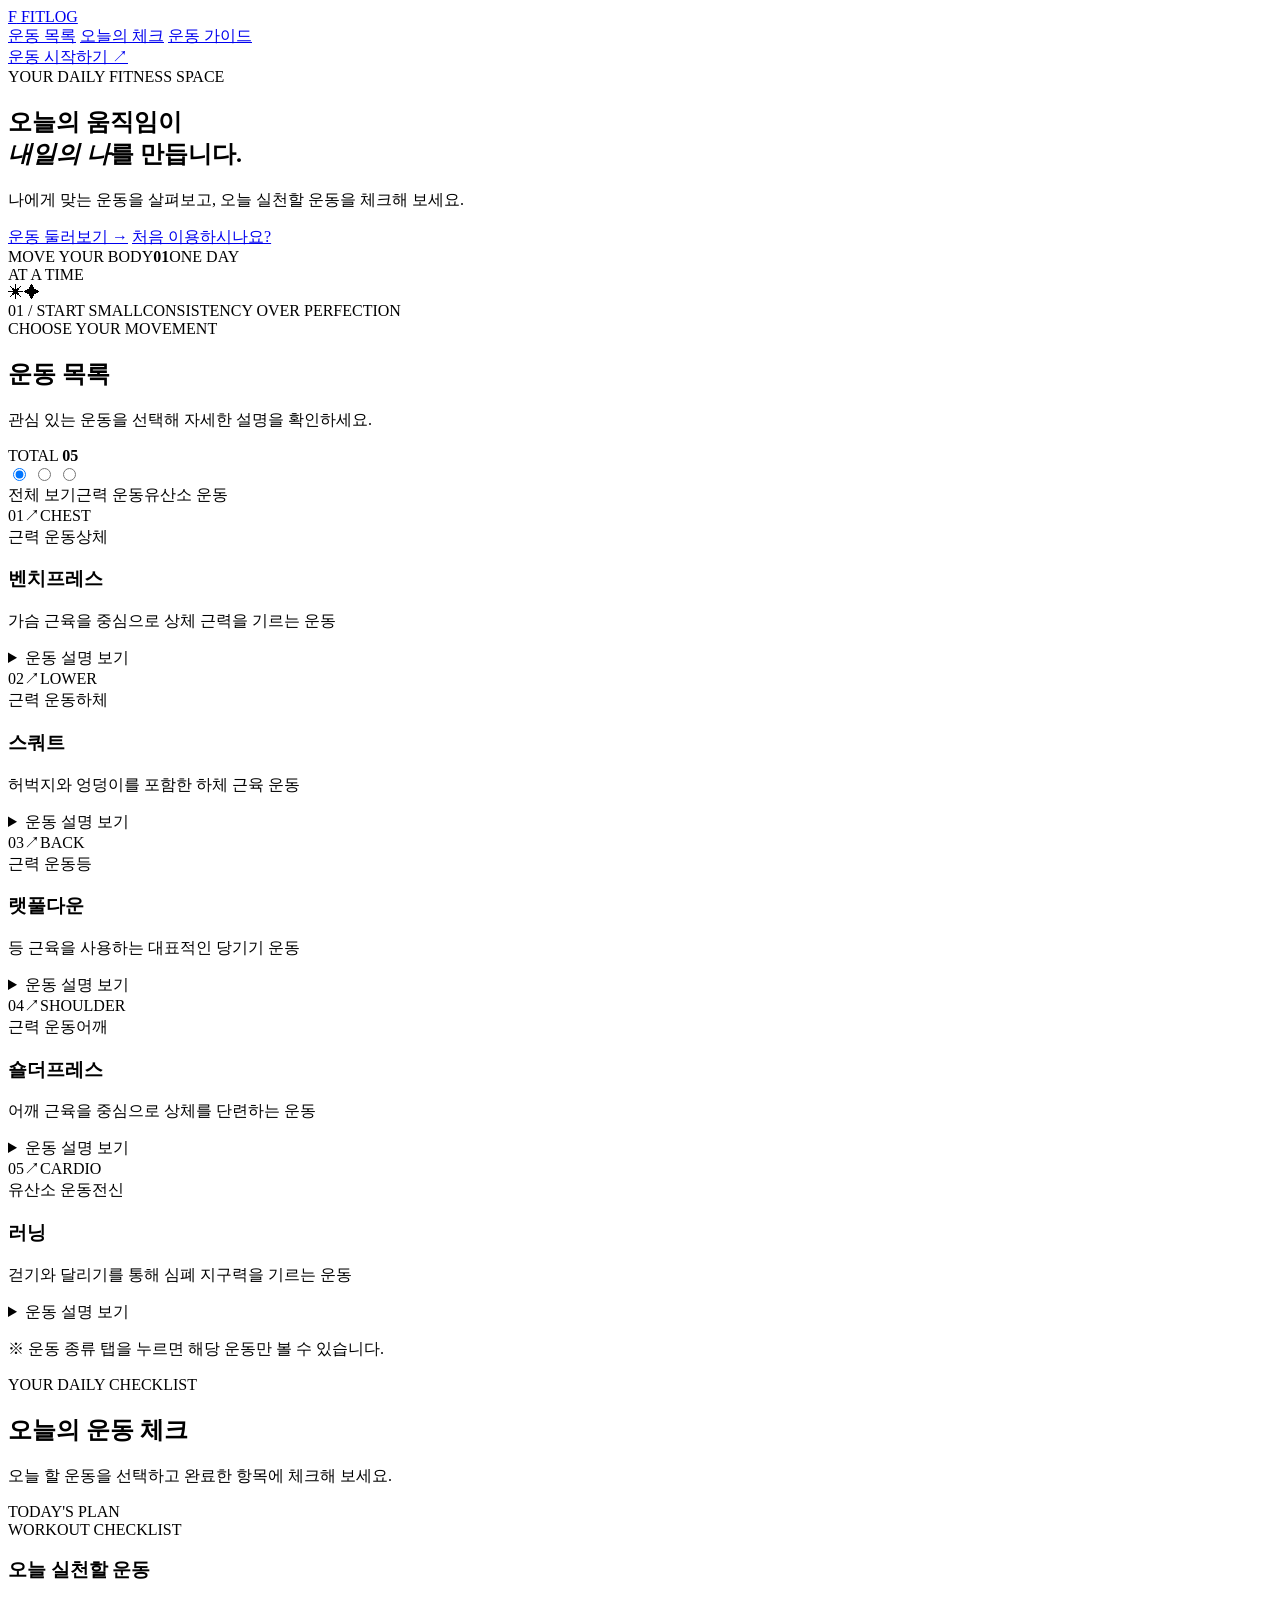
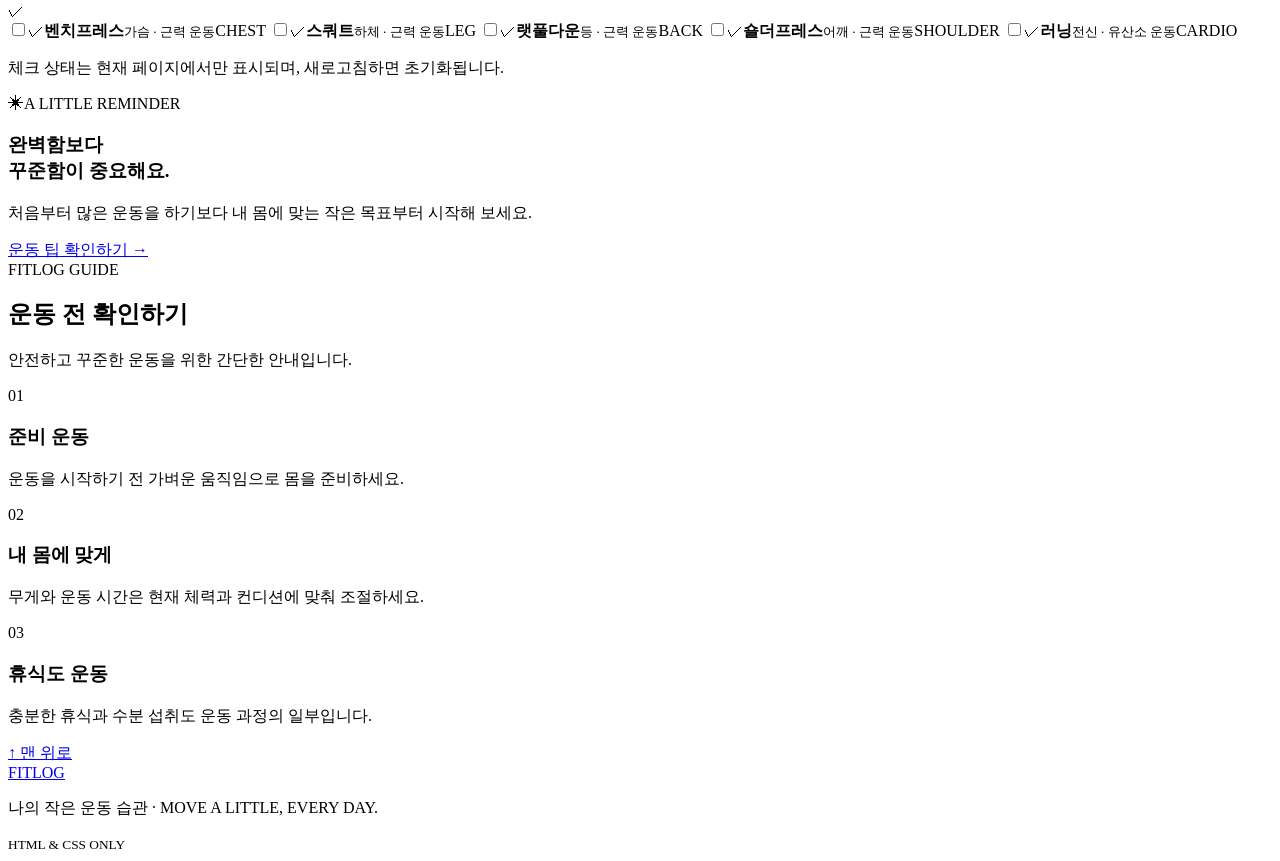
==== index.html @ cb71d298 "Add files via upload" ====
<!DOCTYPE html>
<html lang="ko">
<head>
  <meta charset="UTF-8">
  <meta name="viewport" content="width=device-width, initial-scale=1.0">
  <meta name="description" content="HTML과 CSS만으로 만든 FITLOG 운동 관리 페이지">
  <title>FITLOG | 나의 운동 노트</title>
  <link rel="stylesheet" href="css/style.css">
</head>
<body>
  <header class="site-header" id="top">
    <div class="header-inner">
      <a class="brand" href="#top" aria-label="FITLOG 홈">
        <span class="brand-mark">F</span>
        <span>FITLOG</span>
      </a>
      <nav class="main-nav" aria-label="주요 메뉴">
        <a href="#workouts">운동 목록</a>
        <a href="#routine">오늘의 체크</a>
        <a href="#guide">운동 가이드</a>
      </nav>
      <a class="header-cta" href="#routine">운동 시작하기 <span>↗</span></a>
    </div>
  </header>

  <main class="container">
    <section class="hero">
      <div class="hero-copy">
        <span class="eyebrow"><span class="live-dot"></span> YOUR DAILY FITNESS SPACE</span>
        <h1>오늘의 움직임이<br><em>내일의 나</em>를 만듭니다.</h1>
        <p>나에게 맞는 운동을 살펴보고, 오늘 실천할 운동을 체크해 보세요.</p>
        <div class="hero-actions">
          <a class="button button-primary" href="#workouts">운동 둘러보기 <span>→</span></a>
          <a class="text-link" href="#guide">처음 이용하시나요?</a>
        </div>
      </div>
      <div class="hero-art" aria-hidden="true">
        <div class="art-ring ring-one"></div><div class="art-ring ring-two"></div>
        <div class="art-card"><span class="art-label">MOVE YOUR BODY</span><strong>01</strong><span class="art-caption">ONE DAY<br>AT A TIME</span></div>
        <span class="art-star star-one">✳</span><span class="art-star star-two">✦</span>
      </div>
      <div class="hero-bottom"><span>01 / START SMALL</span><span>CONSISTENCY OVER PERFECTION</span></div>
    </section>

    <section class="section" id="workouts">
      <div class="section-top">
        <div><span class="section-kicker">CHOOSE YOUR MOVEMENT</span><h2>운동 목록</h2><p>관심 있는 운동을 선택해 자세한 설명을 확인하세요.</p></div>
        <span class="count-badge">TOTAL <b>05</b></span>
      </div>

      <div class="filter-area">
        <input type="radio" name="category" id="all" checked>
        <input type="radio" name="category" id="strength">
        <input type="radio" name="category" id="cardio">
        <div class="filter-tabs" role="group" aria-label="운동 종류 필터">
          <label for="all">전체 보기</label><label for="strength">근력 운동</label><label for="cardio">유산소 운동</label>
        </div>
        <div class="exercise-grid">
          <article class="exercise-card strength-card">
            <div class="card-visual visual-chest"><span class="visual-number">01</span><span class="visual-symbol">↗</span><span class="visual-word">CHEST</span></div>
            <div class="card-content"><div class="card-meta"><span>근력 운동</span><span>상체</span></div><h3>벤치프레스</h3><p>가슴 근육을 중심으로 상체 근력을 기르는 운동</p><details><summary>운동 설명 보기</summary><p>벤치에 등을 대고 누워 바벨을 가슴 방향으로 내렸다가 밀어 올리는 운동입니다. 본인에게 맞는 무게와 자세를 우선하세요.</p></details></div>
          </article>
          <article class="exercise-card strength-card">
            <div class="card-visual visual-leg"><span class="visual-number">02</span><span class="visual-symbol">↗</span><span class="visual-word">LOWER</span></div>
            <div class="card-content"><div class="card-meta"><span>근력 운동</span><span>하체</span></div><h3>스쿼트</h3><p>허벅지와 엉덩이를 포함한 하체 근육 운동</p><details><summary>운동 설명 보기</summary><p>발을 어깨너비 정도로 벌리고 엉덩이를 뒤로 보내며 앉았다 일어납니다. 허리와 무릎의 편안한 정렬을 유지하세요.</p></details></div>
          </article>
          <article class="exercise-card strength-card">
            <div class="card-visual visual-back"><span class="visual-number">03</span><span class="visual-symbol">↗</span><span class="visual-word">BACK</span></div>
            <div class="card-content"><div class="card-meta"><span>근력 운동</span><span>등</span></div><h3>랫풀다운</h3><p>등 근육을 사용하는 대표적인 당기기 운동</p><details><summary>운동 설명 보기</summary><p>바를 어깨보다 넓게 잡고 가슴 윗부분 방향으로 당깁니다. 반동을 줄이고 천천히 움직여 보세요.</p></details></div>
          </article>
          <article class="exercise-card strength-card">
            <div class="card-visual visual-shoulder"><span class="visual-number">04</span><span class="visual-symbol">↗</span><span class="visual-word">SHOULDER</span></div>
            <div class="card-content"><div class="card-meta"><span>근력 운동</span><span>어깨</span></div><h3>숄더프레스</h3><p>어깨 근육을 중심으로 상체를 단련하는 운동</p><details><summary>운동 설명 보기</summary><p>덤벨이나 머신을 이용해 어깨 높이에서 위쪽으로 밀어 올립니다. 무리한 중량보다 안정적인 동작이 중요합니다.</p></details></div>
          </article>
          <article class="exercise-card cardio-card">
            <div class="card-visual visual-run"><span class="visual-number">05</span><span class="visual-symbol">↗</span><span class="visual-word">CARDIO</span></div>
            <div class="card-content"><div class="card-meta"><span>유산소 운동</span><span>전신</span></div><h3>러닝</h3><p>걷기와 달리기를 통해 심폐 지구력을 기르는 운동</p><details><summary>운동 설명 보기</summary><p>가벼운 속도로 시작해 몸 상태에 맞게 속도와 시간을 조절합니다. 운동 전후로 천천히 걷는 시간을 가져보세요.</p></details></div>
          </article>
        </div>
        <p class="filter-note">※ 운동 종류 탭을 누르면 해당 운동만 볼 수 있습니다.</p>
      </div>
    </section>

    <section class="section routine-section" id="routine">
      <div class="section-top">
        <div><span class="section-kicker">YOUR DAILY CHECKLIST</span><h2>오늘의 운동 체크</h2><p>오늘 할 운동을 선택하고 완료한 항목에 체크해 보세요.</p></div>
        <span class="today-tag">TODAY'S PLAN</span>
      </div>
      <div class="routine-layout">
        <div class="check-panel">
          <div class="check-panel-heading"><div><span class="mini-label">WORKOUT CHECKLIST</span><h3>오늘 실천할 운동</h3></div><span class="check-icon">✓</span></div>
          <div class="check-list">
            <input type="checkbox" id="task1"><label for="task1"><span class="fake-check">✓</span><span class="task-text"><b>벤치프레스</b><small>가슴 · 근력 운동</small></span><span class="task-tag">CHEST</span></label>
            <input type="checkbox" id="task2"><label for="task2"><span class="fake-check">✓</span><span class="task-text"><b>스쿼트</b><small>하체 · 근력 운동</small></span><span class="task-tag">LEG</span></label>
            <input type="checkbox" id="task3"><label for="task3"><span class="fake-check">✓</span><span class="task-text"><b>랫풀다운</b><small>등 · 근력 운동</small></span><span class="task-tag">BACK</span></label>
            <input type="checkbox" id="task4"><label for="task4"><span class="fake-check">✓</span><span class="task-text"><b>숄더프레스</b><small>어깨 · 근력 운동</small></span><span class="task-tag">SHOULDER</span></label>
            <input type="checkbox" id="task5"><label for="task5"><span class="fake-check">✓</span><span class="task-text"><b>러닝</b><small>전신 · 유산소 운동</small></span><span class="task-tag">CARDIO</span></label>
          </div>
          <p class="check-footnote">체크 상태는 현재 페이지에서만 표시되며, 새로고침하면 초기화됩니다.</p>
        </div>
        <aside class="tip-panel"><span class="tip-icon">✳</span><span class="mini-label">A LITTLE REMINDER</span><h3>완벽함보다<br>꾸준함이 중요해요.</h3><p>처음부터 많은 운동을 하기보다 내 몸에 맞는 작은 목표부터 시작해 보세요.</p><a href="#guide">운동 팁 확인하기 <span>→</span></a></aside>
      </div>
    </section>

    <section class="section guide-section" id="guide">
      <div class="section-top"><div><span class="section-kicker">FITLOG GUIDE</span><h2>운동 전 확인하기</h2><p>안전하고 꾸준한 운동을 위한 간단한 안내입니다.</p></div></div>
      <div class="guide-grid">
        <article class="guide-card"><span>01</span><h3>준비 운동</h3><p>운동을 시작하기 전 가벼운 움직임으로 몸을 준비하세요.</p></article>
        <article class="guide-card"><span>02</span><h3>내 몸에 맞게</h3><p>무게와 운동 시간은 현재 체력과 컨디션에 맞춰 조절하세요.</p></article>
        <article class="guide-card"><span>03</span><h3>휴식도 운동</h3><p>충분한 휴식과 수분 섭취도 운동 과정의 일부입니다.</p></article>
      </div>
    </section>
    <div class="back-top"><a href="#top">↑ <span>맨 위로</span></a></div>
  </main>

  <footer><a class="footer-brand" href="#top">FITLOG</a><p>나의 작은 운동 습관 <span>·</span> MOVE A LITTLE, EVERY DAY.</p><small>HTML &amp; CSS ONLY</small></footer>
</body>
</html>
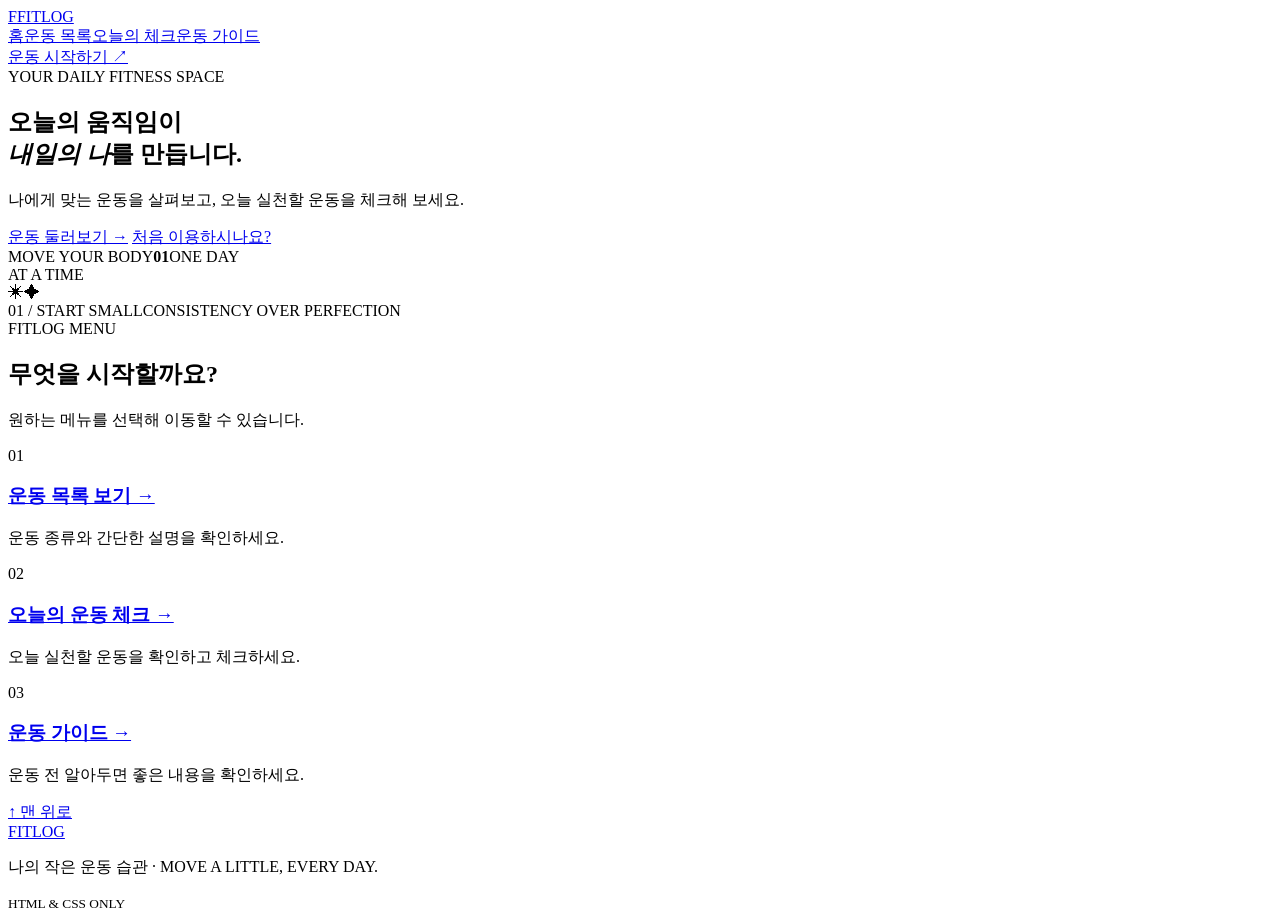
==== commit 80a4557c: "Add files via upload" ====
--- a/index.html
+++ b/index.html
@@ -1,118 +1,43 @@
 <!DOCTYPE html>
 <html lang="ko">
 <head>
-  <meta charset="UTF-8">
-  <meta name="viewport" content="width=device-width, initial-scale=1.0">
-  <meta name="description" content="HTML과 CSS만으로 만든 FITLOG 운동 관리 페이지">
-  <title>FITLOG | 나의 운동 노트</title>
-  <link rel="stylesheet" href="css/style.css">
+<meta charset="UTF-8">
+<meta name="viewport" content="width=device-width, initial-scale=1.0">
+<meta name="description" content="HTML과 CSS로 만든 FITLOG 운동 관리 웹사이트">
+<title>FITLOG | 나의 운동 노트</title>
+<link rel="stylesheet" href="css/style.css">
 </head>
 <body>
-  <header class="site-header" id="top">
-    <div class="header-inner">
-      <a class="brand" href="#top" aria-label="FITLOG 홈">
-        <span class="brand-mark">F</span>
-        <span>FITLOG</span>
-      </a>
-      <nav class="main-nav" aria-label="주요 메뉴">
-        <a href="#workouts">운동 목록</a>
-        <a href="#routine">오늘의 체크</a>
-        <a href="#guide">운동 가이드</a>
-      </nav>
-      <a class="header-cta" href="#routine">운동 시작하기 <span>↗</span></a>
-    </div>
-  </header>
-
-  <main class="container">
-    <section class="hero">
-      <div class="hero-copy">
-        <span class="eyebrow"><span class="live-dot"></span> YOUR DAILY FITNESS SPACE</span>
-        <h1>오늘의 움직임이<br><em>내일의 나</em>를 만듭니다.</h1>
-        <p>나에게 맞는 운동을 살펴보고, 오늘 실천할 운동을 체크해 보세요.</p>
-        <div class="hero-actions">
-          <a class="button button-primary" href="#workouts">운동 둘러보기 <span>→</span></a>
-          <a class="text-link" href="#guide">처음 이용하시나요?</a>
-        </div>
-      </div>
-      <div class="hero-art" aria-hidden="true">
-        <div class="art-ring ring-one"></div><div class="art-ring ring-two"></div>
-        <div class="art-card"><span class="art-label">MOVE YOUR BODY</span><strong>01</strong><span class="art-caption">ONE DAY<br>AT A TIME</span></div>
-        <span class="art-star star-one">✳</span><span class="art-star star-two">✦</span>
-      </div>
-      <div class="hero-bottom"><span>01 / START SMALL</span><span>CONSISTENCY OVER PERFECTION</span></div>
-    </section>
-
-    <section class="section" id="workouts">
-      <div class="section-top">
-        <div><span class="section-kicker">CHOOSE YOUR MOVEMENT</span><h2>운동 목록</h2><p>관심 있는 운동을 선택해 자세한 설명을 확인하세요.</p></div>
-        <span class="count-badge">TOTAL <b>05</b></span>
-      </div>
-
-      <div class="filter-area">
-        <input type="radio" name="category" id="all" checked>
-        <input type="radio" name="category" id="strength">
-        <input type="radio" name="category" id="cardio">
-        <div class="filter-tabs" role="group" aria-label="운동 종류 필터">
-          <label for="all">전체 보기</label><label for="strength">근력 운동</label><label for="cardio">유산소 운동</label>
-        </div>
-        <div class="exercise-grid">
-          <article class="exercise-card strength-card">
-            <div class="card-visual visual-chest"><span class="visual-number">01</span><span class="visual-symbol">↗</span><span class="visual-word">CHEST</span></div>
-            <div class="card-content"><div class="card-meta"><span>근력 운동</span><span>상체</span></div><h3>벤치프레스</h3><p>가슴 근육을 중심으로 상체 근력을 기르는 운동</p><details><summary>운동 설명 보기</summary><p>벤치에 등을 대고 누워 바벨을 가슴 방향으로 내렸다가 밀어 올리는 운동입니다. 본인에게 맞는 무게와 자세를 우선하세요.</p></details></div>
-          </article>
-          <article class="exercise-card strength-card">
-            <div class="card-visual visual-leg"><span class="visual-number">02</span><span class="visual-symbol">↗</span><span class="visual-word">LOWER</span></div>
-            <div class="card-content"><div class="card-meta"><span>근력 운동</span><span>하체</span></div><h3>스쿼트</h3><p>허벅지와 엉덩이를 포함한 하체 근육 운동</p><details><summary>운동 설명 보기</summary><p>발을 어깨너비 정도로 벌리고 엉덩이를 뒤로 보내며 앉았다 일어납니다. 허리와 무릎의 편안한 정렬을 유지하세요.</p></details></div>
-          </article>
-          <article class="exercise-card strength-card">
-            <div class="card-visual visual-back"><span class="visual-number">03</span><span class="visual-symbol">↗</span><span class="visual-word">BACK</span></div>
-            <div class="card-content"><div class="card-meta"><span>근력 운동</span><span>등</span></div><h3>랫풀다운</h3><p>등 근육을 사용하는 대표적인 당기기 운동</p><details><summary>운동 설명 보기</summary><p>바를 어깨보다 넓게 잡고 가슴 윗부분 방향으로 당깁니다. 반동을 줄이고 천천히 움직여 보세요.</p></details></div>
-          </article>
-          <article class="exercise-card strength-card">
-            <div class="card-visual visual-shoulder"><span class="visual-number">04</span><span class="visual-symbol">↗</span><span class="visual-word">SHOULDER</span></div>
-            <div class="card-content"><div class="card-meta"><span>근력 운동</span><span>어깨</span></div><h3>숄더프레스</h3><p>어깨 근육을 중심으로 상체를 단련하는 운동</p><details><summary>운동 설명 보기</summary><p>덤벨이나 머신을 이용해 어깨 높이에서 위쪽으로 밀어 올립니다. 무리한 중량보다 안정적인 동작이 중요합니다.</p></details></div>
-          </article>
-          <article class="exercise-card cardio-card">
-            <div class="card-visual visual-run"><span class="visual-number">05</span><span class="visual-symbol">↗</span><span class="visual-word">CARDIO</span></div>
-            <div class="card-content"><div class="card-meta"><span>유산소 운동</span><span>전신</span></div><h3>러닝</h3><p>걷기와 달리기를 통해 심폐 지구력을 기르는 운동</p><details><summary>운동 설명 보기</summary><p>가벼운 속도로 시작해 몸 상태에 맞게 속도와 시간을 조절합니다. 운동 전후로 천천히 걷는 시간을 가져보세요.</p></details></div>
-          </article>
-        </div>
-        <p class="filter-note">※ 운동 종류 탭을 누르면 해당 운동만 볼 수 있습니다.</p>
-      </div>
-    </section>
-
-    <section class="section routine-section" id="routine">
-      <div class="section-top">
-        <div><span class="section-kicker">YOUR DAILY CHECKLIST</span><h2>오늘의 운동 체크</h2><p>오늘 할 운동을 선택하고 완료한 항목에 체크해 보세요.</p></div>
-        <span class="today-tag">TODAY'S PLAN</span>
-      </div>
-      <div class="routine-layout">
-        <div class="check-panel">
-          <div class="check-panel-heading"><div><span class="mini-label">WORKOUT CHECKLIST</span><h3>오늘 실천할 운동</h3></div><span class="check-icon">✓</span></div>
-          <div class="check-list">
-            <input type="checkbox" id="task1"><label for="task1"><span class="fake-check">✓</span><span class="task-text"><b>벤치프레스</b><small>가슴 · 근력 운동</small></span><span class="task-tag">CHEST</span></label>
-            <input type="checkbox" id="task2"><label for="task2"><span class="fake-check">✓</span><span class="task-text"><b>스쿼트</b><small>하체 · 근력 운동</small></span><span class="task-tag">LEG</span></label>
-            <input type="checkbox" id="task3"><label for="task3"><span class="fake-check">✓</span><span class="task-text"><b>랫풀다운</b><small>등 · 근력 운동</small></span><span class="task-tag">BACK</span></label>
-            <input type="checkbox" id="task4"><label for="task4"><span class="fake-check">✓</span><span class="task-text"><b>숄더프레스</b><small>어깨 · 근력 운동</small></span><span class="task-tag">SHOULDER</span></label>
-            <input type="checkbox" id="task5"><label for="task5"><span class="fake-check">✓</span><span class="task-text"><b>러닝</b><small>전신 · 유산소 운동</small></span><span class="task-tag">CARDIO</span></label>
-          </div>
-          <p class="check-footnote">체크 상태는 현재 페이지에서만 표시되며, 새로고침하면 초기화됩니다.</p>
-        </div>
-        <aside class="tip-panel"><span class="tip-icon">✳</span><span class="mini-label">A LITTLE REMINDER</span><h3>완벽함보다<br>꾸준함이 중요해요.</h3><p>처음부터 많은 운동을 하기보다 내 몸에 맞는 작은 목표부터 시작해 보세요.</p><a href="#guide">운동 팁 확인하기 <span>→</span></a></aside>
-      </div>
-    </section>
-
-    <section class="section guide-section" id="guide">
-      <div class="section-top"><div><span class="section-kicker">FITLOG GUIDE</span><h2>운동 전 확인하기</h2><p>안전하고 꾸준한 운동을 위한 간단한 안내입니다.</p></div></div>
-      <div class="guide-grid">
-        <article class="guide-card"><span>01</span><h3>준비 운동</h3><p>운동을 시작하기 전 가벼운 움직임으로 몸을 준비하세요.</p></article>
-        <article class="guide-card"><span>02</span><h3>내 몸에 맞게</h3><p>무게와 운동 시간은 현재 체력과 컨디션에 맞춰 조절하세요.</p></article>
-        <article class="guide-card"><span>03</span><h3>휴식도 운동</h3><p>충분한 휴식과 수분 섭취도 운동 과정의 일부입니다.</p></article>
-      </div>
-    </section>
-    <div class="back-top"><a href="#top">↑ <span>맨 위로</span></a></div>
-  </main>
-
-  <footer><a class="footer-brand" href="#top">FITLOG</a><p>나의 작은 운동 습관 <span>·</span> MOVE A LITTLE, EVERY DAY.</p><small>HTML &amp; CSS ONLY</small></footer>
+<header class="site-header" id="top"><div class="header-inner">
+<a class="brand" href="index.html" aria-label="FITLOG 홈"><span class="brand-mark">F</span><span>FITLOG</span></a>
+<nav class="main-nav" aria-label="주요 메뉴"><a href="index.html">홈</a><a href="workouts.html">운동 목록</a><a href="routine.html">오늘의 체크</a><a href="guide.html">운동 가이드</a></nav>
+<a class="header-cta" href="routine.html">운동 시작하기 <span>↗</span></a>
+</div></header>
+<main class="container">
+<section class="hero">
+<div class="hero-copy">
+<span class="eyebrow"><span class="live-dot"></span> YOUR DAILY FITNESS SPACE</span>
+<h1>오늘의 움직임이<br/><em>내일의 나</em>를 만듭니다.</h1>
+<p>나에게 맞는 운동을 살펴보고, 오늘 실천할 운동을 체크해 보세요.</p>
+<div class="hero-actions">
+<a class="button button-primary" href="workouts.html">운동 둘러보기 <span>→</span></a>
+<a class="text-link" href="guide.html">처음 이용하시나요?</a>
+</div>
+</div>
+<div aria-hidden="true" class="hero-art">
+<div class="art-ring ring-one"></div><div class="art-ring ring-two"></div>
+<div class="art-card"><span class="art-label">MOVE YOUR BODY</span><strong>01</strong><span class="art-caption">ONE DAY<br/>AT A TIME</span></div>
+<span class="art-star star-one">✳</span><span class="art-star star-two">✦</span>
+</div>
+<div class="hero-bottom"><span>01 / START SMALL</span><span>CONSISTENCY OVER PERFECTION</span></div>
+</section>
+<section class="section"><div class="section-top"><div><span class="section-kicker">FITLOG MENU</span><h2>무엇을 시작할까요?</h2><p>원하는 메뉴를 선택해 이동할 수 있습니다.</p></div></div><div class="guide-grid">
+<article class="guide-card"><span>01</span><h3><a href="workouts.html">운동 목록 보기 →</a></h3><p>운동 종류와 간단한 설명을 확인하세요.</p></article>
+<article class="guide-card"><span>02</span><h3><a href="routine.html">오늘의 운동 체크 →</a></h3><p>오늘 실천할 운동을 확인하고 체크하세요.</p></article>
+<article class="guide-card"><span>03</span><h3><a href="guide.html">운동 가이드 →</a></h3><p>운동 전 알아두면 좋은 내용을 확인하세요.</p></article>
+</div></section>
+<div class="back-top"><a href="#top">↑ <span>맨 위로</span></a></div>
+</main>
+<footer><a class="footer-brand" href="index.html">FITLOG</a><p>나의 작은 운동 습관 <span>·</span> MOVE A LITTLE, EVERY DAY.</p><small>HTML &amp; CSS ONLY</small></footer>
 </body>
 </html>
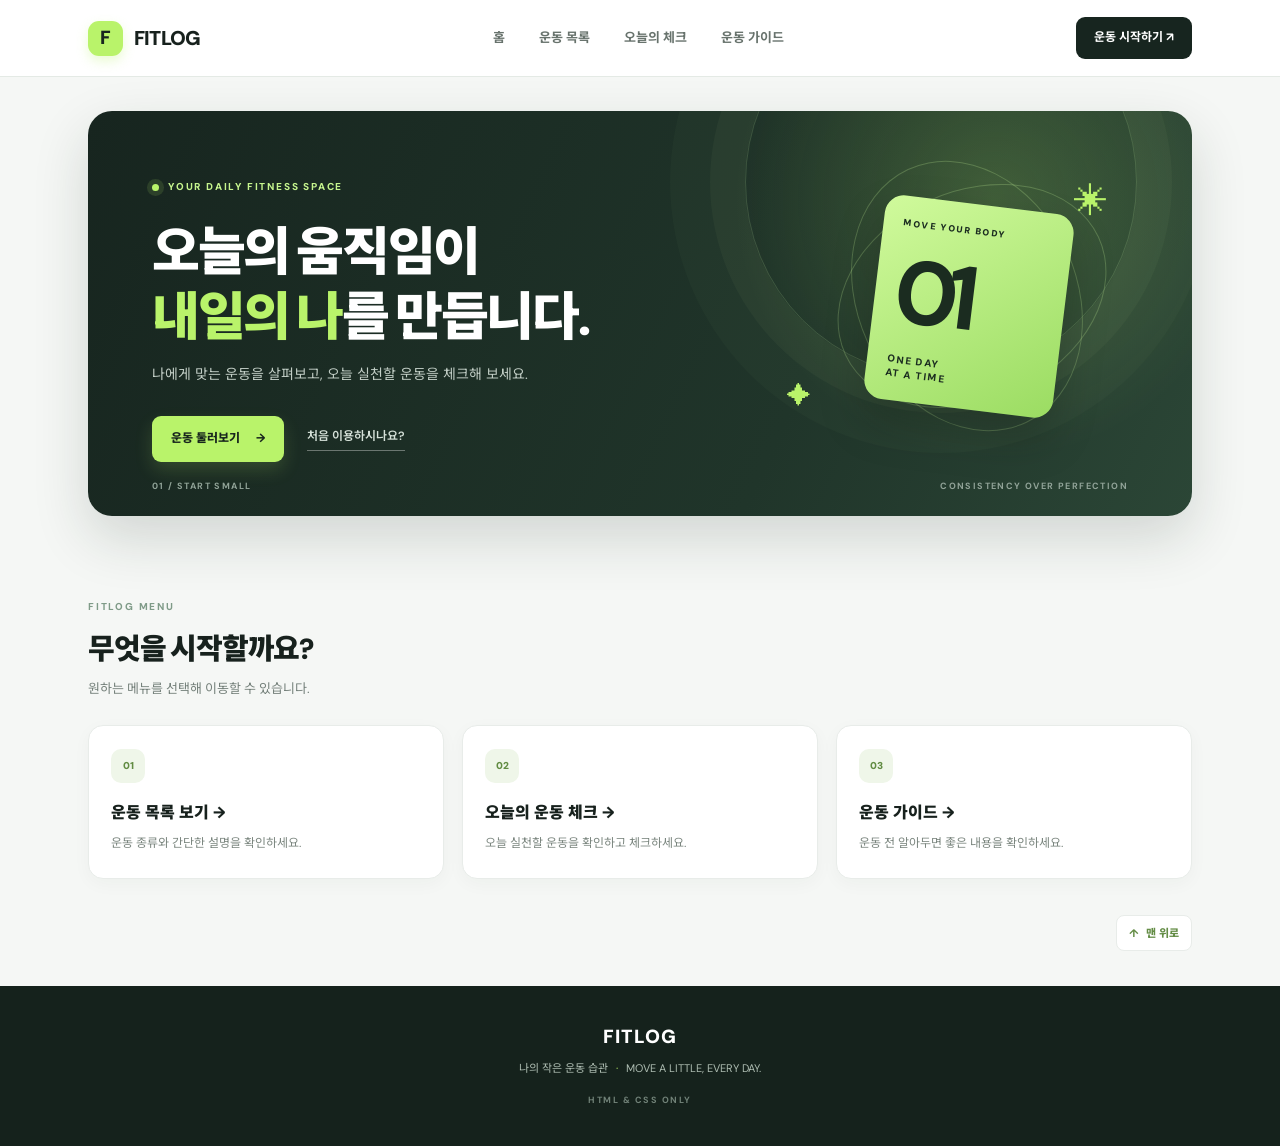
==== commit b84ad240: "Add files via upload" ====
--- a/index.html
+++ b/index.html
@@ -5,7 +5,7 @@
 <meta name="viewport" content="width=device-width, initial-scale=1.0">
 <meta name="description" content="HTML과 CSS로 만든 FITLOG 운동 관리 웹사이트">
 <title>FITLOG | 나의 운동 노트</title>
-<link rel="stylesheet" href="css/style.css">
+<link rel="stylesheet" href="style.css">
 </head>
 <body>
 <header class="site-header" id="top"><div class="header-inner">
--- a/style.css
+++ b/style.css
@@ -0,0 +1,68 @@
+@import url('https://fonts.googleapis.com/css2?family=DM+Sans:wght@400;500;600;700;800&family=Noto+Sans+KR:wght@400;500;600;700;800;900&display=swap');
+
+:root{--ink:#17211d;--muted:#75817b;--green:#b9f36a;--green-dark:#7fb83d;--deep:#17251f;--line:#e8ece9;--paper:#f5f7f5;--white:#fff;--shadow:0 12px 34px rgba(24,43,33,.07)}
+*{box-sizing:border-box}
+html{scroll-behavior:smooth;scroll-padding-top:90px}
+body{margin:0;background:var(--paper);color:var(--ink);font-family:'DM Sans','Noto Sans KR',Arial,sans-serif;line-height:1.65;-webkit-font-smoothing:antialiased}
+a{color:inherit;text-decoration:none}
+.site-header{position:sticky;top:0;z-index:20;background:rgba(255,255,255,.92);backdrop-filter:blur(16px);border-bottom:1px solid rgba(225,232,227,.9)}
+.header-inner{max-width:1160px;margin:auto;padding:0 28px;height:76px;display:flex;align-items:center;justify-content:space-between;gap:28px}
+.brand{display:flex;align-items:center;gap:11px;color:var(--ink);font-size:20px;font-weight:900;letter-spacing:-.8px}
+.brand-mark{width:35px;height:35px;display:grid;place-items:center;background:var(--green);color:#17251f;border-radius:11px;font-size:19px;font-weight:900;box-shadow:0 5px 12px rgba(185,243,106,.3)}
+.main-nav{display:flex;align-items:center;gap:34px;font-size:13px;font-weight:700;color:#68736d}
+.main-nav a{padding:9px 0;position:relative;transition:color .2s}
+.main-nav a:hover{color:#17251f}
+.main-nav a:hover:after{content:'';position:absolute;left:0;right:0;bottom:0;height:2px;background:var(--green-dark);border-radius:2px}
+.header-cta{padding:11px 18px;background:var(--deep);color:white;border-radius:9px;font-size:12px;font-weight:700;transition:.2s}
+.header-cta:hover{background:#2c4437;transform:translateY(-1px)}
+.container{max-width:1160px;margin:0 auto;padding:0 28px}
+.hero{margin:34px 0 76px;padding:62px 64px 54px;min-height:390px;position:relative;overflow:hidden;border-radius:24px;background:radial-gradient(circle at 82% 22%,rgba(185,243,106,.2),transparent 27%),linear-gradient(115deg,#17251f 0%,#20352a 65%,#2b4636 100%);color:#fff;box-shadow:0 22px 55px rgba(24,43,33,.16)}
+.hero:before{content:'';position:absolute;width:390px;height:390px;border:1px solid rgba(211,255,172,.16);border-radius:50%;right:55px;top:-125px;box-shadow:0 0 0 35px rgba(211,255,172,.035),0 0 0 75px rgba(211,255,172,.025)}
+.hero-copy{max-width:590px;position:relative;z-index:2}
+.eyebrow,.section-kicker,.mini-label{font-family:'DM Sans',sans-serif;font-size:10px;letter-spacing:1.8px;font-weight:800;color:#7f9b88}
+.eyebrow{display:inline-flex;align-items:center;gap:9px;color:#c6f58e}
+.live-dot{width:7px;height:7px;border-radius:50%;background:var(--green);box-shadow:0 0 0 5px rgba(185,243,106,.12)}
+.hero h1{margin:21px 0 14px;font-size:clamp(34px,4.3vw,52px);line-height:1.24;letter-spacing:-2.4px;font-weight:900}
+.hero h1 em{color:var(--green);font-style:normal}
+.hero-copy>p{max-width:470px;color:#c2cec6;font-size:14px;margin:0}
+.hero-actions{display:flex;align-items:center;gap:23px;margin-top:30px}
+.button{display:inline-flex;align-items:center;gap:16px;padding:13px 19px;border-radius:9px;font-size:12px;font-weight:800;transition:.2s}
+.button-primary{background:var(--green);color:#18251d;box-shadow:0 8px 18px rgba(185,243,106,.16)}
+.button-primary:hover{background:#ccff8b;transform:translateY(-2px)}
+.text-link{color:#d6e1d9;font-size:12px;font-weight:600;border-bottom:1px solid rgba(255,255,255,.35);padding-bottom:3px}
+.hero-art{display:block;position:absolute;right:80px;top:45px;width:330px;height:290px;z-index:1}
+.art-ring{position:absolute;border:1px solid rgba(200,246,156,.24);border-radius:50%;transform:rotate(-25deg)}
+.ring-one{width:280px;height:210px;right:0;top:35px}.ring-two{width:220px;height:280px;right:35px;top:0}
+.art-card{position:absolute;right:48px;top:48px;width:190px;height:205px;padding:20px;background:linear-gradient(145deg,#d0fa9c,#9bdc62);color:#1b2c20;border-radius:19px;transform:rotate(7deg);box-shadow:0 22px 45px rgba(0,0,0,.22);display:flex;flex-direction:column;justify-content:space-between}
+.art-label{font-size:9px;letter-spacing:1.6px;font-weight:900}.art-card strong{font-size:90px;line-height:1;letter-spacing:-8px}.art-caption{font-size:10px;line-height:1.4;letter-spacing:1.5px;font-weight:800}
+.art-star{position:absolute;color:var(--green);font-size:34px}.star-one{right:4px;top:18px}.star-two{left:5px;bottom:30px;font-size:24px}
+.hero-bottom{position:absolute;bottom:22px;left:64px;right:64px;display:flex;justify-content:space-between;color:#91a398;font-size:9px;font-weight:700;letter-spacing:1.4px}
+.section{margin-bottom:76px}
+.section-top{display:flex;justify-content:space-between;align-items:flex-end;gap:20px;margin-bottom:25px}
+.section-top h2{margin:7px 0 5px;font-size:29px;letter-spacing:-1.2px;font-weight:900}
+.section-top p{margin:0;color:var(--muted);font-size:13px}
+.count-badge,.today-tag{padding:8px 12px;background:white;border:1px solid var(--line);border-radius:8px;color:#7b867f;font-size:9px;font-weight:800;letter-spacing:1px}
+.count-badge b{color:#26382c;margin-left:5px}
+.filter-tabs{display:flex;gap:8px;margin-bottom:18px}
+.filter-tabs label{padding:9px 16px;background:white;border:1px solid #e4e9e5;border-radius:8px;color:#6f7a73;font-size:11px;font-weight:700;cursor:pointer;transition:.2s}
+.filter-tabs label:hover{border-color:#b7d69a;color:#273a2d}
+#all:checked~.filter-tabs label[for='all'],#strength:checked~.filter-tabs label[for='strength'],#cardio:checked~.filter-tabs label[for='cardio']{background:var(--deep);border-color:var(--deep);color:white}
+.filter-area>input,.check-list input{position:absolute;left:-9999px}
+.exercise-grid,.guide-grid{display:grid;grid-template-columns:repeat(3,minmax(0,1fr));gap:18px}
+.exercise-card,.check-panel,.tip-panel,.guide-card{background:white;border:1px solid var(--line);border-radius:15px;overflow:hidden;box-shadow:0 5px 18px rgba(24,43,33,.035);transition:transform .22s,box-shadow .22s}
+.exercise-card:hover,.guide-card:hover{transform:translateY(-4px);box-shadow:var(--shadow)}
+.card-visual{height:145px;padding:17px;color:white;position:relative;display:flex;align-items:flex-end;overflow:hidden}
+.card-visual:after{content:'';position:absolute;width:155px;height:155px;border:1px solid rgba(255,255,255,.2);border-radius:50%;right:-25px;top:-55px;box-shadow:0 0 0 20px rgba(255,255,255,.045),0 0 0 42px rgba(255,255,255,.035)}
+.visual-chest{background:linear-gradient(135deg,#496b5a,#8aa88c)}.visual-leg{background:linear-gradient(135deg,#626e4e,#a2ae76)}.visual-back{background:linear-gradient(135deg,#435d60,#78989a)}.visual-shoulder{background:linear-gradient(135deg,#596078,#929bb8)}.visual-run{background:linear-gradient(135deg,#9a704d,#d1a77a)}
+.visual-number,.visual-symbol{position:absolute;top:15px;font-size:10px;font-weight:800;letter-spacing:1px}.visual-number{left:17px}.visual-symbol{right:17px;font-size:17px}.visual-word{position:relative;z-index:1;font-size:23px;font-weight:900;letter-spacing:1.2px}
+.card-content{padding:19px 19px 20px}.card-meta{display:flex;gap:9px;color:#929c95;font-size:10px;font-weight:600}.card-meta span:first-child{color:#638447}.card-content h3{margin:8px 0 5px;font-size:18px;font-weight:900;letter-spacing:-.5px}.card-content>p{min-height:43px;margin:0 0 14px;color:#78837c;font-size:12px;line-height:1.7}.card-content details{padding-top:12px;border-top:1px solid #edf0ed}.card-content summary{color:#456b36;font-size:11px;font-weight:800;cursor:pointer;list-style:none}.card-content summary:after{content:'+';float:right;font-size:17px;line-height:14px}.card-content details[open] summary:after{content:'−'}.card-content details p{color:#77827a;font-size:11px;line-height:1.8;margin-bottom:0}
+#strength:checked~.exercise-grid .cardio-card,#cardio:checked~.exercise-grid .strength-card{display:none}.filter-note{margin-top:15px;color:#9aa39d;font-size:10px}
+.routine-section{padding:34px;background:#edf3e9;border:1px solid #e1eadb;border-radius:20px}
+.routine-layout{display:grid;grid-template-columns:1.55fr 1fr;gap:18px}.check-panel,.tip-panel{padding:24px}.check-panel-heading{display:flex;justify-content:space-between;align-items:center;margin-bottom:13px}.check-panel-heading h3{margin:5px 0;font-size:18px;font-weight:900}.check-icon,.tip-icon{font-size:22px}.check-icon{color:#7fae4e}.mini-label{color:#84918a;font-size:9px}.check-list label{display:flex;align-items:center;gap:13px;padding:13px 3px;border-bottom:1px solid #edf0ed;cursor:pointer;transition:.2s}.check-list label:hover{padding-left:8px;background:#fbfcfb}.fake-check{width:20px;height:20px;flex:0 0 20px;border:1.5px solid #cbd4cc;border-radius:6px;color:transparent;text-align:center;line-height:18px;font-size:12px}.task-text{display:flex;flex-direction:column;flex:1}.task-text b{font-size:12px}.task-text small,.task-tag{color:#929d95;font-size:10px}.task-tag{font-size:9px;font-weight:800;letter-spacing:.8px}.check-list input:checked+label .fake-check{background:#83b94d;border-color:#83b94d;color:white}.check-list input:checked+label .task-text b{color:#9aa39c;text-decoration:line-through}.check-footnote{margin:14px 0 0;color:#9aa39d;font-size:10px}
+.tip-panel{background:var(--deep);color:white;border:0;display:flex;flex-direction:column;align-items:flex-start;justify-content:center}.tip-icon{color:var(--green);margin-bottom:12px}.tip-panel .mini-label{color:#a8c49c}.tip-panel h3{font-size:25px;line-height:1.35;letter-spacing:-.8px;margin:13px 0}.tip-panel p{color:#c0cdc3;font-size:12px;line-height:1.8}.tip-panel a{display:inline-flex;gap:12px;margin-top:12px;padding-bottom:4px;border-bottom:1px solid #a6c58e;color:var(--green);font-size:11px;font-weight:800}
+.guide-card{padding:23px 22px}.guide-card>span{display:grid;place-items:center;width:34px;height:34px;background:#eff6e9;border-radius:10px;color:#628c43;font-size:10px;font-weight:900}.guide-card h3{margin:17px 0 7px;font-size:16px;font-weight:900}.guide-card p{margin:0;color:#7b867f;font-size:12px;line-height:1.8}
+.back-top{margin:-40px 0 35px;text-align:right;color:#648d46;font-size:11px;font-weight:800}.back-top a{display:inline-flex;align-items:center;gap:7px;padding:8px 12px;background:white;border:1px solid var(--line);border-radius:8px}
+footer{padding:35px 15px;background:#15221c;color:white;text-align:center} .footer-brand{font-size:19px;font-weight:900;letter-spacing:1px}footer p{margin:7px 0;color:#aebdb2;font-size:11px}footer p span{color:var(--green);padding:0 5px}footer small{color:#718278;font-size:9px;letter-spacing:1.5px;font-weight:700}
+@media(max-width:850px){.hero{padding:48px 42px;min-height:360px}.hero-art{right:20px;opacity:.7;transform:scale(.82);transform-origin:right center}.hero-copy{max-width:530px}.hero h1{font-size:42px}.header-inner{gap:15px}.main-nav{gap:18px}.exercise-grid,.guide-grid{grid-template-columns:repeat(2,minmax(0,1fr))}.routine-layout{grid-template-columns:1fr 1fr}}
+@media(max-width:620px){.header-inner{height:66px;padding:0 17px}.brand{font-size:18px}.brand-mark{width:32px;height:32px}.main-nav{display:none}.header-cta{padding:10px 12px;font-size:10px}.container{padding:0 17px}.hero{margin:20px 0 55px;padding:38px 25px 55px;min-height:370px;border-radius:18px}.hero-art{right:-75px;top:100px;opacity:.28;transform:scale(.8)}.hero-copy{max-width:100%}.hero h1{font-size:36px;letter-spacing:-1.8px}.hero-copy>p{font-size:12px;max-width:300px}.hero-bottom{left:25px;right:25px;bottom:18px;font-size:7px;letter-spacing:.7px}.hero-actions{gap:14px;flex-wrap:wrap}.section{margin-bottom:56px}.section-top{align-items:flex-start}.section-top h2{font-size:24px}.section-top p{font-size:11px;max-width:260px}.count-badge,.today-tag{font-size:8px;padding:7px 8px}.exercise-grid,.guide-grid{grid-template-columns:1fr 1fr;gap:11px}.card-visual{height:105px;padding:12px}.visual-word{font-size:17px}.card-content{padding:13px}.card-content h3{font-size:15px}.card-content>p{font-size:10px;min-height:52px}.card-meta{font-size:9px}.routine-section{padding:19px 13px;border-radius:15px}.routine-layout{grid-template-columns:1fr}.check-panel,.tip-panel{padding:18px}.tip-panel h3{font-size:22px}.guide-card{padding:17px 14px}.guide-card h3{font-size:14px;margin-top:13px}.guide-card p{font-size:10px}.filter-tabs{gap:6px}.filter-tabs label{padding:8px 11px;font-size:10px}.back-top{margin:-25px 0 25px}}
+@media(max-width:380px){.exercise-grid,.guide-grid{grid-template-columns:1fr}.card-visual{height:125px}.hero h1{font-size:31px}.hero-bottom span:last-child{display:none}}
